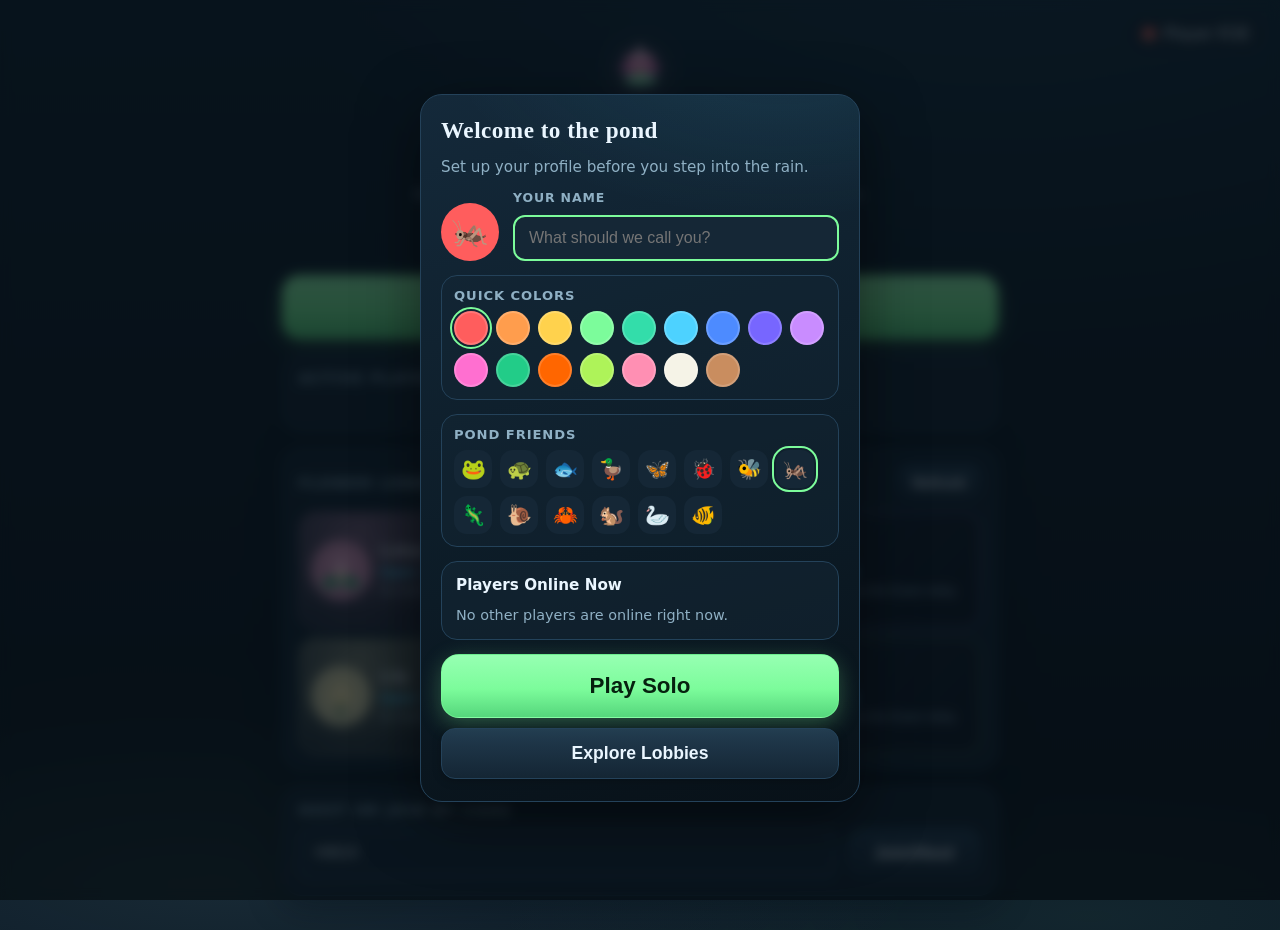
==== index.html @ ffbc7ef6 "Add new-user welcome modal, first-game tutorial, and fix music preview overlap - Welcome modal lets " ====
<!DOCTYPE html>
<html lang="en">
<head>
  <meta charset="utf-8" />
  <meta name="viewport" content="width=device-width, initial-scale=1, maximum-scale=1, user-scalable=no, viewport-fit=cover" />
  <meta name="theme-color" content="#0c1b26" />
  <title>SimpleRain</title>
  <link rel="manifest" href="manifest.webmanifest" />
  <link rel="icon" href="icons/lotus.svg" type="image/svg+xml" />
  <link rel="apple-touch-icon" href="icons/lotus.svg" />
  <link rel="stylesheet" href="css/style.css" />
</head>
<body>
  <div id="app">
    <section id="screen-loading" class="screen active">
      <div class="rain-layer" id="rain-layer" aria-hidden="true"></div>
      <div class="mist-layer" aria-hidden="true"></div>
      <svg class="title-lotus" viewBox="0 0 512 512" role="img" aria-label="Lotus flower">
        <path d="M256 86c38 52 52 103 42 154-6 31-21 61-42 90-21-29-36-59-42-90-10-51 4-102 42-154Z" fill="#f7c7df"/>
        <path d="M151 150c57 21 95 55 113 101 12 31 14 64 5 101-38-9-68-27-91-52-34-38-43-88-27-150Z" fill="#f19ac8"/>
        <path d="M361 150c16 62 7 112-27 150-23 25-53 43-91 52-9-37-7-70 5-101 18-46 56-80 113-101Z" fill="#f19ac8"/>
        <path d="M82 248c64-4 114 11 149 45 24 23 39 53 45 90-37 5-70 0-99-17-43-25-74-64-95-118Z" fill="#d96fb3"/>
        <path d="M430 248c-21 54-52 93-95 118-29 17-62 22-99 17 6-37 21-67 45-90 35-34 85-49 149-45Z" fill="#d96fb3"/>
        <path d="M121 379c43-44 90-64 141-59 51-5 98 15 141 59-43 31-92 47-147 47s-104-16-135-47Z" fill="#8ce8bc"/>
        <circle cx="256" cy="323" r="28" fill="#ffe5a8"/>
      </svg>
      <h1 class="title">Simple<span>Rain</span></h1>
      <p class="tagline">Rain on the water. A tile, a blossom, a quiet afternoon.</p>
      <p id="connection-status" class="status">Choose how to play.</p>
      <div id="home-lobby-controls" class="home-lobby-controls">
        <button id="btn-continue-game" class="btn btn-big hidden" type="button">Continue</button>
        <button id="btn-play-solo" class="btn btn-primary btn-big" type="button">Solo</button>
        <section class="home-section" aria-labelledby="active-players-title">
          <h2 id="active-players-title">Active Players</h2>
          <div id="home-active-players" class="online-player-list" aria-live="polite"></div>
        </section>
        <section class="home-section" aria-labelledby="flower-lobbies-title">
          <div class="home-section-header">
            <h2 id="flower-lobbies-title">Flower Lobbies</h2>
            <button id="btn-refresh-lobbies" class="btn btn-small" type="button">Refresh</button>
          </div>
          <div id="flower-lobby-list" class="flower-lobby-list" aria-live="polite"></div>
        </section>
        <section class="home-section" aria-labelledby="code-lobbies-title">
          <h2 id="code-lobbies-title">Host or Join by Code</h2>
          <div class="home-join-code">
            <input id="input-home-lobby-code" class="text-input" type="text" autocomplete="off" inputmode="text" maxlength="4" placeholder="Code" aria-label="Invite code" />
            <button id="btn-home-join-lobby" class="btn" type="button">Join/Host</button>
          </div>
        </section>
      </div>
      <button id="btn-home-profile" class="player-profile-btn home-profile-btn" aria-label="Edit profile" type="button"></button>
    </section>

    <section id="screen-play" class="screen">
      <div class="play-menu-bar" aria-label="SimpleRain controls">
        <button id="btn-leave-lobby-top" class="menu-icon-btn leave-top-btn" aria-label="Leave lobby" type="button">←</button>
        <ul id="player-list" class="player-list"></ul>
        <button id="btn-profile" class="player-profile-btn" aria-label="Edit profile" type="button"></button>
      </div>
      <canvas id="stage"></canvas>
    </section>
  </div>

  <div id="sheet-profile" class="sheet" aria-hidden="true">
    <div class="sheet-header">
      <h2>Settings</h2>
      <button id="btn-close-profile" class="close-btn" aria-label="Close" type="button">&#10005;</button>
    </div>
    <div class="profile-edit-card">
      <div class="profile-preview-main">
        <div id="preview-dot" class="preview-dot"></div>
      </div>
      <div class="field-group profile-name-field">
        <label for="input-name">Name</label>
        <input id="input-name" type="text" class="text-input" maxlength="20" autocomplete="off" />
      </div>
      <div class="field-group profile-compact-field">
        <label for="input-color">Color</label>
        <input id="input-color" class="profile-color-input" type="color" />
      </div>
      <div class="field-group profile-compact-field">
        <label for="input-icon">Icon</label>
        <input id="input-icon" type="text" class="text-input emoji-input" maxlength="8" autocomplete="off" inputmode="text" />
      </div>
    </div>
    <div class="profile-shortcuts">
      <h3>Quick Colors</h3>
      <div id="profile-color-shortcuts" class="shortcut-row"></div>
    </div>
    <div class="profile-shortcuts">
      <h3>Pond Friends</h3>
      <div id="profile-icon-shortcuts" class="shortcut-row"></div>
    </div>
    <div class="manage-group">
      <h3>Online Players</h3>
      <div id="sheet-online-players" class="online-player-list"></div>
    </div>
    <div class="manage-group">
      <h3>Game</h3>
      <div id="lobby-options-controls" class="lobby-controls">
        <div class="music-picker" id="music-picker">
          <button id="btn-music-picker" class="manage-btn music-picker-toggle" type="button" aria-expanded="false">Music</button>
          <div id="music-picker-menu" class="music-picker-menu" aria-label="Music tracks"></div>
        </div>
        <button id="btn-reset" class="manage-btn" type="button">Reset Game</button>
        <button id="btn-leave-lobby" class="manage-btn danger" type="button">Leave Lobby</button>
      </div>
    </div>
    <div class="manage-group">
      <h3>Lobby</h3>
      <div id="lobby-active-controls" class="lobby-controls">
        <div class="invite-panel" aria-label="Lobby invite">
          <div class="invite-code-row">
            <span>Invite Code</span>
            <strong id="invite-code">simple-rain</strong>
          </div>
          <div class="invite-qr-wrap">
            <img id="invite-qr" class="invite-qr" alt="Lobby invite QR code" />
          </div>
          <label class="invite-link-label" for="invite-link">Invite Link</label>
          <input id="invite-link" class="text-input invite-link-input" type="text" readonly />
          <div class="invite-actions">
            <button id="btn-copy-invite" class="manage-btn" type="button">Copy Link</button>
            <button id="btn-share-invite" class="manage-btn" type="button">Share via Text</button>
          </div>
        </div>
      </div>
    </div>
    <div class="manage-group app-update-group">
      <div class="version-row">
        <span id="menu-version" class="menu-version"></span>
        <button id="btn-refresh-cache" class="manage-btn" type="button">Refresh Cached PWA Files</button>
      </div>
    </div>
  </div>

  <div id="welcome-modal" class="modal-backdrop hidden" role="dialog" aria-modal="true" aria-labelledby="welcome-title">
    <div class="modal-card welcome-card">
      <h2 id="welcome-title">Welcome to the pond</h2>
      <p class="modal-subtitle">Set up your profile before you step into the rain.</p>
      <div class="welcome-identity">
        <div id="welcome-preview-dot" class="preview-dot" aria-hidden="true"></div>
        <div class="field-group welcome-name-field">
          <label for="input-welcome-name">Your name</label>
          <input id="input-welcome-name" type="text" class="text-input" maxlength="20" autocomplete="off" placeholder="What should we call you?" />
        </div>
      </div>
      <div class="profile-shortcuts">
        <h3>Quick Colors</h3>
        <div id="welcome-color-shortcuts" class="shortcut-row"></div>
      </div>
      <div class="profile-shortcuts">
        <h3>Pond Friends</h3>
        <div id="welcome-icon-shortcuts" class="shortcut-row"></div>
      </div>
      <div class="manage-group welcome-online-group">
        <h3>Players Online Now</h3>
        <div id="welcome-online-players" class="online-player-list"></div>
      </div>
      <div class="welcome-actions">
        <button id="btn-welcome-solo" class="btn btn-primary btn-big" type="button">Play Solo</button>
        <button id="btn-welcome-browse" class="btn" type="button">Explore Lobbies</button>
      </div>
    </div>
  </div>

  <div id="tutorial-overlay" class="modal-backdrop hidden" role="dialog" aria-modal="true" aria-labelledby="tutorial-title">
    <div class="modal-card tutorial-card">
      <h2 id="tutorial-title">How to play</h2>
      <p class="modal-subtitle">Rain tiles onto the lake and coax all eight blossoms to bloom.</p>
      <ul class="tutorial-list">
        <li><span class="tutorial-emoji">🁢</span><span><strong>Place tiles.</strong> Drag your tile onto a glowing space beside the lake. Edges must match their neighbors.</span></li>
        <li><span class="tutorial-emoji">🔄</span><span><strong>Rotate.</strong> Tap your hand tile (or press <kbd>R</kbd> / <kbd>Space</kbd>) to turn it.</span></li>
        <li><span class="tutorial-emoji">🎴</span><span><strong>Shuffle.</strong> Tap the deck (or press <kbd>D</kbd>) to swap your tile for another.</span></li>
        <li><span class="tutorial-emoji">🌸</span><span><strong>Bloom.</strong> Complete matching patterns to open blossoms. All eight blossoms win the round.</span></li>
        <li><span class="tutorial-emoji">💧</span><span><strong>Play in the pond.</strong> Tap the water for ripples, nudge lily pads, and say hi to the koi.</span></li>
      </ul>
      <button id="btn-tutorial-done" class="btn btn-primary" type="button">Let it rain</button>
    </div>
  </div>

  <script src="https://unpkg.com/peerjs@1.5.4/dist/peerjs.min.js"></script>
  <script src="js/peer-net.js?v=1.3.0"></script>
  <script src="js/games/simple-rain.js?v=1.3.0"></script>
  <script src="js/app.js?v=1.3.0"></script>
</body>
</html>
---- css/style.css ----
:root {
  --bg: #0c1b26;
  --bg-deep: #081118;
  --panel: #152736;
  --panel-glass: rgba(21, 39, 54, 0.72);
  --edge: #24425a;
  --accent: #7cfc9b;
  --accent2: #4dd2ff;
  --blossom: #f4a6cf;
  --text: #eaf6ff;
  --muted: #8fb0c4;
  --font-display: Georgia, "Times New Roman", serif;
}

.leave-top-btn {
  order: -2;
  background: rgba(255, 93, 93, 0.14);
  color: #ffd6d6;
  font-size: 1.25rem;
  font-weight: 900;
}

* { box-sizing: border-box; -webkit-tap-highlight-color: transparent; }

html, body {
  margin: 0;
  height: 100%;
  background: var(--bg);
  color: var(--text);
  font-family: system-ui, -apple-system, "Segoe UI", sans-serif;
  overscroll-behavior: none;
}

body {
  background:
    radial-gradient(1200px 720px at 78% -10%, rgba(77, 210, 255, 0.10), transparent 60%),
    radial-gradient(900px 600px at 12% 108%, rgba(124, 252, 155, 0.07), transparent 55%),
    linear-gradient(180deg, #0e2130 0%, var(--bg) 46%, var(--bg-deep) 100%);
  background-attachment: fixed;
}

#app {
  height: 100%;
  user-select: none;
  -webkit-user-select: none;
  -webkit-touch-callout: none;
}

input, textarea, select {
  user-select: text;
  -webkit-user-select: text;
  -webkit-touch-callout: default;
}

/* ===== Rain overlay (home screen ambience) ===== */
.rain-layer {
  position: fixed;
  inset: 0;
  z-index: 0;
  pointer-events: none;
  overflow: hidden;
}
.rain-layer i {
  position: absolute;
  top: -18vh;
  width: 1px;
  height: 11vh;
  background: linear-gradient(180deg, transparent, rgba(196, 233, 255, 0.38));
  animation: rain-fall linear infinite;
}
@keyframes rain-fall {
  to { transform: translate3d(-3vw, 130vh, 0); }
}
.mist-layer {
  position: fixed;
  left: -30%;
  right: -30%;
  bottom: -6%;
  height: 42vh;
  z-index: 0;
  pointer-events: none;
  background:
    radial-gradient(48% 68% at 30% 82%, rgba(170, 216, 238, 0.075), transparent 70%),
    radial-gradient(42% 60% at 72% 90%, rgba(140, 232, 188, 0.055), transparent 70%);
  animation: mist-drift 26s ease-in-out infinite alternate;
}
@keyframes mist-drift {
  from { transform: translateX(-3%); }
  to   { transform: translateX(3%); }
}

/* ===== Screens ===== */
.screen {
  display: none;
  flex-direction: column;
  align-items: center;
  justify-content: center;
  gap: 18px;
  min-height: 100%;
  padding: 24px;
  text-align: center;
}
.screen.active { display: flex; }

#screen-loading {
  justify-content: flex-start;
  overflow-y: auto;
}
#screen-loading > *:not(.rain-layer):not(.mist-layer):not(.home-profile-btn) { position: relative; z-index: 1; }
#screen-loading > .home-profile-btn { z-index: 2; }

.title {
  font-family: var(--font-display);
  font-size: 2.9rem;
  font-weight: 700;
  margin: 0;
  letter-spacing: 0.5px;
  background: linear-gradient(105deg, #d3fff4 8%, #b6ddff 42%, #e6c8ff 72%, #d3fff4 96%);
  background-size: 220% auto;
  -webkit-background-clip: text;
  background-clip: text;
  color: transparent;
  -webkit-text-fill-color: transparent;
  text-shadow: 0 0 34px rgba(140, 214, 255, 0.28);
  animation: title-shimmer 9s ease-in-out infinite;
}
.title span {
  background: linear-gradient(120deg, var(--accent) 20%, #b7ffde 55%, var(--accent) 85%);
  background-size: 220% auto;
  -webkit-background-clip: text;
  background-clip: text;
  color: transparent;
  -webkit-text-fill-color: transparent;
}
@keyframes title-shimmer {
  0%, 100% { background-position: 0% center; }
  50% { background-position: 100% center; }
}
.title-lotus {
  width: 62px;
  height: 62px;
  margin-top: max(10px, env(safe-area-inset-top));
  filter: drop-shadow(0 6px 18px rgba(244, 166, 207, 0.35));
  animation: lotus-bob 5.4s ease-in-out infinite;
}
@keyframes lotus-bob {
  0%, 100% { transform: translateY(0) rotate(-1.6deg); }
  50% { transform: translateY(-7px) rotate(1.6deg); }
}
.menu-version { color: var(--muted); font-size: 0.78rem; margin: 0; }
.tagline {
  color: var(--muted);
  margin: 0 0 12px;
  font-style: italic;
  letter-spacing: 0.02em;
}


/* ===== Buttons ===== */
.btn {
  font-size: 1.1rem;
  padding: 14px 26px;
  border: 1px solid var(--edge);
  border-radius: 14px;
  background: linear-gradient(180deg, rgba(38, 66, 88, 0.85), rgba(21, 39, 54, 0.92));
  color: var(--text);
  font-weight: 600;
  cursor: pointer;
  transition: transform 0.12s ease, box-shadow 0.2s ease, border-color 0.2s ease;
  box-shadow: 0 2px 10px rgba(0, 0, 0, 0.22);
}
.btn:hover { border-color: rgba(124, 252, 155, 0.4); box-shadow: 0 4px 18px rgba(77, 210, 255, 0.14); }
.btn:active { transform: scale(0.96); }
.btn:focus-visible { outline: 2px solid var(--accent2); outline-offset: 2px; }
.btn-primary {
  background: linear-gradient(180deg, #96ffb2, var(--accent) 55%, #55d67c);
  border-color: rgba(124, 252, 155, 0.6);
  color: #06210f;
  box-shadow: 0 6px 22px rgba(124, 252, 155, 0.28);
}
.btn-primary:hover { box-shadow: 0 8px 28px rgba(124, 252, 155, 0.4); }
.btn-danger { background: #ff5d5d; color: #fff; }
.btn-big { font-size: 1.4rem; padding: 18px 48px; border-radius: 18px; }
.btn-small { font-size: 0.82rem; padding: 8px 12px; border-radius: 10px; }


/* ===== Menu ===== */
.divider {
  display: flex;
  align-items: center;
  gap: 12px;
  width: 100%;
  max-width: 320px;
  color: var(--muted);
  font-size: 0.85rem;
}
.divider::before, .divider::after {
  content: "";
  flex: 1;
  height: 1px;
  background: var(--edge);
}

.join-row { display: flex; gap: 10px; }
.code-input {
  width: 130px;
  font-size: 1.6rem;
  text-align: center;
  letter-spacing: 6px;
  text-transform: uppercase;
  padding: 10px;
  border-radius: 12px;
  border: 2px solid var(--edge);
  background: var(--panel);
  color: var(--text);
  font-weight: 700;
}
.status { color: var(--accent2); min-height: 1.2em; margin: 4px 0 0; transition: opacity 0.3s ease; }

@media (prefers-reduced-motion: reduce) {
  .title, .title-lotus, .mist-layer, .rain-layer i { animation: none !important; }
  .flower-lobby-card, .flower-art, .btn { transition: none; }
}

.home-lobby-controls {
  width: min(100%, 720px);
  display: flex;
  flex-direction: column;
  gap: 14px;
  align-items: stretch;
  padding: 0 2px 10px;
}

.home-section {
  display: flex;
  flex-direction: column;
  gap: 10px;
  padding: 16px;
  border: 1px solid var(--edge);
  border-radius: 20px;
  background: var(--panel-glass);
  backdrop-filter: blur(10px);
  box-shadow: 0 10px 34px rgba(4, 12, 20, 0.35);
}

.home-section h2 {
  margin: 0;
  font-size: 0.86rem;
  text-align: left;
  color: var(--muted);
  text-transform: uppercase;
  letter-spacing: 0.12em;
  font-weight: 800;
}

.home-section-header {
  display: flex;
  align-items: center;
  justify-content: space-between;
  gap: 12px;
}

.flower-lobby-list {
  display: grid;
  grid-template-columns: repeat(2, minmax(0, 1fr));
  gap: 10px;
}

.flower-lobby-card {
  min-height: 116px;
  display: grid;
  grid-template-columns: auto 1fr;
  align-items: center;
  gap: 10px;
  padding: 12px;
  border: 1px solid color-mix(in srgb, var(--flower), transparent 45%);
  border-radius: 18px;
  background:
    radial-gradient(circle at 18% 18%, color-mix(in srgb, var(--flower), transparent 55%), transparent 42%),
    linear-gradient(135deg, rgba(21, 39, 54, 0.96), rgba(12, 20, 32, 0.92));
  color: var(--text);
  cursor: pointer;
  text-align: left;
  transition: transform 0.16s ease, box-shadow 0.2s ease, border-color 0.2s ease;
}

.flower-lobby-card:hover {
  transform: translateY(-2px);
  border-color: color-mix(in srgb, var(--flower), transparent 12%);
  box-shadow: 0 12px 30px color-mix(in srgb, var(--flower), transparent 78%);
}
.flower-lobby-card:hover .flower-art { transform: rotate(6deg) scale(1.06); }
.flower-lobby-card:active { transform: scale(0.98); }

.flower-art {
  width: 58px;
  height: 58px;
  display: inline-flex;
  align-items: center;
  justify-content: center;
  border-radius: 50%;
  background: color-mix(in srgb, var(--flower), transparent 18%);
  box-shadow: 0 0 0 5px color-mix(in srgb, var(--flower), transparent 82%);
  font-size: 2rem;
  transition: transform 0.22s ease;
}

.flower-svg {
  width: 48px;
  height: 48px;
  display: block;
}

.flower-svg .flower-stem {
  fill: none;
  stroke: #28794d;
  stroke-width: 3;
  stroke-linecap: round;
}

.flower-svg .flower-center { fill: #ffe28f; }
.lotus-svg .lotus-leaf { fill: #2fa86c; opacity: 0.9; }
.lotus-svg .lotus-petal { fill: #f6a7d2; stroke: #ffe2f1; stroke-width: 1.2; }
.lotus-svg .lotus-front { fill: #ffd1e8; }
.iris-svg .iris-standard { fill: #7d5cff; stroke: #e2d6ff; stroke-width: 1.2; }
.iris-svg .iris-fall { fill: #b18cff; stroke: #f3e7ff; stroke-width: 1.2; }
.lily-svg .lily-petal { fill: #fff6c8; stroke: #f0c96a; stroke-width: 1.2; }
.clover-svg .clover-leaf { fill: #32c878; stroke: #c5ffd9; stroke-width: 1.2; }
.anemone-svg .anemone-petal { fill: #8ed8ff; stroke: #e5f7ff; stroke-width: 1; opacity: 0.96; }
.anemone-svg .anemone-center { fill: #263a76; }
.poppy-svg .poppy-petal { fill: #ff7f5f; stroke: #ffd1c2; stroke-width: 1.2; }
.poppy-svg .poppy-center { fill: #5d3328; }
.aster-svg .aster-petal { fill: #d9a6ff; stroke: #f5e2ff; stroke-width: 0.9; }
.orchid-svg .orchid-petal { fill: #cf8cff; stroke: #f7dbff; stroke-width: 1.2; }
.orchid-svg .orchid-lip { fill: #fff4c2; stroke: #d477c9; stroke-width: 1.2; }

.flower-lobby-content {
  min-width: 0;
  display: flex;
  flex-direction: column;
  gap: 4px;
}

.flower-lobby-name {
  font-size: 1.05rem;
  font-weight: 900;
}

.flower-lobby-status {
  color: var(--accent2);
  font-size: 0.86rem;
  font-weight: 800;
}

.flower-lobby-meta {
  color: var(--muted);
  font-size: 0.75rem;
  line-height: 1.25;
}

.home-secondary-actions {
  display: flex;
  flex-direction: column;
  gap: 10px;
}

.home-join-code {
  display: grid;
  grid-template-columns: 1fr auto;
  gap: 10px;
}

.home-join-code input { text-transform: uppercase; }

.home-profile-btn {
  position: fixed;
  right: 16px;
  top: max(16px, env(safe-area-inset-top));
}

/* ===== Lobby ===== */
.code-big {
  font-size: 3rem;
  font-weight: 800;
  letter-spacing: 10px;
  color: var(--accent);
}
.qr {
  background: #fff;
  padding: 12px;
  border-radius: 14px;
  line-height: 0;
}
.join-url-label { color: var(--muted); font-size: 0.85rem; margin: 0; }
.join-url-label span { color: var(--accent2); }

.player-list {
  list-style: none;
  padding: 0;
  margin: 0;
  display: flex;
  flex-wrap: wrap;
  gap: 10px;
  justify-content: center;
}
.player-list li {
  display: flex;
  align-items: center;
  gap: 8px;
  background: var(--panel);
  padding: 8px 14px;
  border-radius: 20px;
}
.swatch {
  position: relative;
  width: 14px;
  height: 14px;
  border-radius: 50%;
  display: inline-flex;
  align-items: center;
  justify-content: center;
  color: #10202b;
  font-size: 0.72rem;
  font-weight: 900;
}

.host-crown {
  position: absolute;
  left: 50%;
  top: -9px;
  transform: translateX(-50%) rotate(-4deg);
  color: #ffd86b;
  font-size: 0.78rem;
  line-height: 1;
  text-shadow: 0 1px 2px rgba(0, 0, 0, 0.55);
  pointer-events: none;
}

/* ===== Play screen ===== */
#screen-play {
  padding: 0;
  justify-content: flex-start;
  position: relative;
  gap: 0;
  height: 100%;
  overflow: hidden;
}
#game-select > option {color:black;}
#stage {
    display: block;
    width: 100%;
    flex: 1;
    min-height: 0;
    touch-action: none;
    background: linear-gradient(180deg, #10283a, #173d4d 45%, #0d202d);
}

/* Play menu bar */
.play-menu-bar {
  width: 100%;
  min-height: 58px;
  padding: max(8px, env(safe-area-inset-top)) 10px 8px;
  display: flex;
  align-items: center;
  gap: 8px;
  overflow-x: auto;
  overflow-y: hidden;
  background: rgba(9, 22, 33, 0.88);
  backdrop-filter: blur(10px);
  border-bottom: 1px solid var(--edge);
  flex-shrink: 0;
}

.play-menu-bar .player-list {
  flex: 1 1 auto;
  justify-content: flex-end;
}

.session-pill {
  height: 42px;
  display: flex;
  align-items: center;
  padding: 0 12px;
  border-radius: 999px;
  background: var(--panel);
  color: var(--text);
  font-size: 0.9rem;
  font-weight: 700;
  white-space: nowrap;
}

.menu-icon-btn {
  position: relative;
  width: 42px;
  height: 42px;
  flex: 0 0 42px;
  border-radius: 50%;
  border: none;
  background: var(--panel);
  font-size: 1.15rem;
  cursor: pointer;
  display: flex;
  align-items: center;
  justify-content: center;
  color: var(--text);
}
.menu-icon-btn:active { transform: scale(0.92); }

.menu-settings-btn {
  order: 9;
  margin-left: auto;
}

.reset-btn {
  width: auto;
  min-width: 58px;
  border-radius: 999px;
  padding: 0 12px;
  font-size: 0.86rem;
  font-weight: 800;
}

.profile-menu-btn {
  width: 44px;
  height: 44px;
  flex: 0 0 44px;
  border: none;
  border-radius: 50%;
  padding: 0;
  background: transparent;
  cursor: pointer;
}

.profile-menu-btn:active { transform: scale(0.92); }

.player-profile-btn {
  flex: 0 0 auto;
  border: none;
  cursor: pointer;
  display: flex;
  align-items: center;
  gap: 8px;
  background: var(--panel);
  color: var(--text);
  padding: 8px 14px;
  border-radius: 20px;
  font: inherit;
}

.player-profile-btn:active { transform: scale(0.92); }

.menu-profile-dot {
  width: 44px;
  height: 44px;
  border-radius: 50%;
  display: inline-flex;
  align-items: center;
  justify-content: center;
  color: #10202b;
  font-size: 1.45rem;
  font-weight: 900;
  box-shadow: 0 0 0 2px rgba(255,255,255,0.18) inset;
}

.menu-icon-btn.active {
  background: var(--accent);
  color: #06210f;
}

.menu-icon-btn.recording {
  background: rgba(255, 93, 93, 0.88);
  animation: ptt-pulse 1s ease-in-out infinite;
}

.game-picker {
  height: 42px;
  display: flex;
  align-items: center;
  gap: 7px;
  padding: 0 10px;
  border-radius: 999px;
  background: var(--panel);
  color: var(--muted);
  font-size: 0.72rem;
  font-weight: 700;
  text-transform: uppercase;
  letter-spacing: 0.06em;
  flex: 0 0 auto;
}

.game-picker select {
  max-width: 112px;
  border: none;
  background: transparent;
  color: var(--text);
  font: inherit;
  font-size: 0.86rem;
  text-transform: none;
  letter-spacing: 0;
  outline: none;
}

.draw-dock {
  position: absolute;
  left: 16px;
  bottom: max(20px, env(safe-area-inset-bottom));
  z-index: 30;
  display: flex;
  align-items: center;
  gap: 8px;
}

.draw-main-btn {
  width: 48px;
  height: 48px;
  flex: 0 0 48px;
  border-radius: 50%;
  border: none;
  background: rgba(21, 39, 54, 0.9);
  color: var(--text);
  font-size: 1.3rem;
  cursor: pointer;
  display: flex;
  align-items: center;
  justify-content: center;
  backdrop-filter: blur(6px);
}

.draw-main-btn.active {
  background: var(--accent);
  color: #06210f;
}

.draw-main-btn:active { transform: scale(0.92); }

.draw-toolbar {
  display: flex;
  flex-direction: row;
  flex-wrap: wrap;
  align-items: center;
  gap: 8px;
  padding: 6px;
  border-radius: 24px;
  background: rgba(21, 39, 54, 0.9);
  backdrop-filter: blur(6px);
  box-shadow: 0 10px 24px rgba(0, 0, 0, 0.35);
  max-width: calc(100vw - 80px);
}

.draw-tool-btn {
  width: 36px;
  height: 36px;
  border-radius: 50%;
  border: none;
  background: transparent;
  color: var(--text);
  font-size: 1.05rem;
  cursor: pointer;
}

.draw-size-control {
  height: 36px;
  display: flex;
  align-items: center;
  gap: 6px;
  padding: 0 8px;
  border-radius: 18px;
  background: rgba(255, 255, 255, 0.08);
  color: var(--muted);
  font-size: 0.7rem;
  font-weight: 700;
  text-transform: uppercase;
  letter-spacing: 0.05em;
}

.draw-size-control input {
  width: 72px;
  accent-color: var(--accent);
}

.draw-tool-btn.active {
  background: var(--accent);
  color: #06210f;
}

.draw-clear-btn {
  background: rgba(255, 93, 93, 0.18);
}

.draw-color-input {
  width: 36px;
  height: 36px;
  padding: 0;
  border: 2px solid rgba(255, 255, 255, 0.5);
  border-radius: 50%;
  background: transparent;
  cursor: pointer;
}

.video-tray {
  position: fixed;
  z-index: 19;
  top: calc(66px + env(safe-area-inset-top));
  right: 16px;
  display: flex;
  flex-direction: column;
  gap: 10px;
  max-width: min(42vw, 180px);
  pointer-events: none;
}

.video-tile {
  position: relative;
  overflow: hidden;
  border: 2px solid rgba(124, 252, 155, 0.8);
  border-radius: 14px;
  background: #05050a;
  box-shadow: 0 8px 24px rgba(0, 0, 0, 0.35);
}

.video-tile video {
  display: block;
  width: 100%;
  aspect-ratio: 4 / 3;
  object-fit: cover;
}

.video-label {
  position: absolute;
  left: 6px;
  right: 6px;
  bottom: 6px;
  display: flex;
  align-items: center;
  justify-content: space-between;
  gap: 6px;
  font-size: 0.68rem;
  font-weight: 700;
  text-shadow: 0 1px 4px rgba(0, 0, 0, 0.8);
}

.live-pill {
  padding: 2px 5px;
  border-radius: 999px;
  background: #ff5d5d;
  color: #fff;
  font-size: 0.58rem;
  letter-spacing: 0.04em;
}

.badge {
  position: absolute;
  top: -3px;
  right: -3px;
  min-width: 18px;
  height: 18px;
  border-radius: 9px;
  background: #ff5d5d;
  color: #fff;
  font-size: 0.62rem;
  font-weight: 700;
  display: flex;
  align-items: center;
  justify-content: center;
  padding: 0 4px;
  pointer-events: none;
}
.hidden { display: none !important; }

/* ===== Profile sheet (slides in from right) ===== */
.sheet {
  position: fixed;
  inset: 0;
  z-index: 100;
  background:
    radial-gradient(900px 540px at 85% -6%, rgba(77, 210, 255, 0.08), transparent 60%),
    linear-gradient(180deg, #0e2130, var(--bg) 50%, var(--bg-deep));
  overflow-y: auto;
  padding: max(18px, env(safe-area-inset-top)) 16px max(22px, env(safe-area-inset-bottom));
  display: flex;
  flex-direction: column;
  gap: 14px;
  transform: translateX(100%);
  transition: transform 0.26s cubic-bezier(0.4, 0, 0.2, 1);
  pointer-events: none;
}
.sheet.open {
  transform: translateX(0);
  pointer-events: auto;
}

/* ===== Modal (welcome + tutorial) ===== */
.modal-backdrop {
  position: fixed;
  inset: 0;
  z-index: 140;
  display: flex;
  align-items: center;
  justify-content: center;
  padding: max(18px, env(safe-area-inset-top)) 16px max(22px, env(safe-area-inset-bottom));
  background: rgba(6, 14, 21, 0.72);
  backdrop-filter: blur(6px);
  overflow-y: auto;
}

.modal-card {
  width: min(440px, 100%);
  max-height: 100%;
  overflow-y: auto;
  display: flex;
  flex-direction: column;
  gap: 14px;
  padding: 22px 20px;
  border: 1px solid var(--edge);
  border-radius: 22px;
  background:
    radial-gradient(560px 300px at 82% -8%, rgba(77, 210, 255, 0.10), transparent 60%),
    linear-gradient(165deg, #14293a, var(--bg) 62%, var(--bg-deep));
  box-shadow: 0 18px 60px rgba(0, 0, 0, 0.5);
  text-align: left;
}

.modal-card h2 {
  margin: 0;
  font-size: 1.45rem;
  font-family: var(--font-display);
  letter-spacing: 0.02em;
}

.modal-subtitle {
  margin: 0;
  color: var(--muted);
  font-size: 0.95rem;
}

.welcome-identity {
  display: flex;
  align-items: flex-end;
  gap: 14px;
}

.welcome-name-field { flex: 1; min-width: 0; }

.welcome-online-group {
  max-height: 180px;
  overflow-y: auto;
}

.welcome-actions {
  display: flex;
  flex-direction: column;
  gap: 10px;
}

.welcome-actions .btn { width: 100%; }

.tutorial-list {
  list-style: none;
  margin: 0;
  padding: 0;
  display: flex;
  flex-direction: column;
  gap: 12px;
}

.tutorial-list li {
  display: flex;
  align-items: flex-start;
  gap: 12px;
  font-size: 0.95rem;
  line-height: 1.45;
}

.tutorial-emoji {
  font-size: 1.35rem;
  flex-shrink: 0;
  width: 32px;
  text-align: center;
}

.tutorial-list kbd {
  padding: 1px 6px;
  border: 1px solid var(--edge);
  border-radius: 6px;
  background: var(--panel);
  font-size: 0.82em;
}


.sheet-header {
  display: flex;
  align-items: center;
  justify-content: space-between;
}
.sheet-header h2 { margin: 0; font-size: 1.35rem; font-family: var(--font-display); letter-spacing: 0.02em; }

.profile-edit-card {
  display: grid;
  grid-template-columns: auto minmax(0, 1fr) auto auto;
  align-items: end;
  gap: 10px;
  padding: 12px;
  border: 1px solid var(--edge);
  border-radius: 18px;
  background: linear-gradient(135deg, rgba(21, 39, 54, 0.86), rgba(12, 20, 32, 0.72));
}

.app-update-group {
  padding: 14px;
  border: 1px solid var(--edge);
  border-radius: 16px;
  background: rgba(21, 39, 54, 0.55);
}

.version-row {
  display: flex;
  align-items: center;
  justify-content: space-between;
  gap: 12px;
  flex-wrap: wrap;
}

.version-row .menu-version {
  font-weight: 800;
}

.version-row .manage-btn {
  flex: 1 1 210px;
}

.btn-small {
  padding: 10px 14px;
  border-radius: 12px;
  font-size: 0.9rem;
}

.close-btn {
  width: 36px;
  height: 36px;
  border-radius: 50%;
  border: none;
  background: var(--panel);
  color: var(--text);
  font-size: 1rem;
  cursor: pointer;
  display: flex;
  align-items: center;
  justify-content: center;
}

.profile-preview-row {
  display: flex;
  align-items: center;
  justify-content: space-between;
  gap: 16px;
}
.profile-preview-main {
  display: flex;
  align-items: center;
  gap: 16px;
  min-width: 0;
}
.preview-dot {
  width: 58px;
  height: 58px;
  border-radius: 50%;
  display: flex;
  align-items: center;
  justify-content: center;
  color: #10202b;
  font-size: 1.9rem;
  font-weight: 900;
  flex-shrink: 0;
}
.preview-name {
  font-size: 1.1rem;
  font-weight: 600;
}

.profile-name-field { min-width: 0; }
.profile-compact-field { align-items: center; }

.profile-shortcuts {
  display: flex;
  flex-direction: column;
  gap: 8px;
  padding: 12px;
  border: 1px solid var(--edge);
  border-radius: 16px;
  background: rgba(21, 39, 54, 0.42);
}

.profile-shortcuts h3 {
  margin: 0;
  font-size: 0.82rem;
  color: var(--muted);
  text-transform: uppercase;
  letter-spacing: 0.07em;
}

.shortcut-row {
  display: flex;
  flex-wrap: wrap;
  gap: 8px;
}

.color-shortcut,
.icon-shortcut {
  border: none;
  cursor: pointer;
  touch-action: manipulation;
}

.color-shortcut {
  width: 34px;
  height: 34px;
  border-radius: 50%;
  box-shadow: 0 0 0 2px rgba(255, 255, 255, 0.16) inset;
}

.icon-shortcut {
  min-width: 38px;
  height: 38px;
  border-radius: 13px;
  background: var(--panel);
  color: var(--text);
  font-size: 1.25rem;
}

.color-shortcut.selected,
.icon-shortcut.selected {
  outline: 2px solid var(--accent);
  outline-offset: 2px;
}

.field-group {
  display: flex;
  flex-direction: column;
  gap: 10px;
}
.field-group label {
  color: var(--muted);
  font-size: 0.78rem;
  font-weight: 700;
  text-transform: uppercase;
  letter-spacing: 0.07em;
}
.text-input {
  width: 100%;
  padding: 12px 14px;
  border-radius: 12px;
  border: 2px solid var(--edge);
  background: var(--panel);
  color: var(--text);
  font-size: 1rem;
}
.text-input:focus { outline: none; border-color: var(--accent); }

.profile-color-input {
  width: 72px;
  height: 48px;
  padding: 2px;
  border-radius: 12px;
  border: 2px solid var(--edge);
  background: var(--panel);
  cursor: pointer;
}

.emoji-input {
  width: 86px;
  text-align: center;
  font-size: 1.8rem;
}

.manage-group {
  display: flex;
  flex-direction: column;
  gap: 10px;
  padding: 14px;
  border: 1px solid var(--edge);
  border-radius: 16px;
  background: rgba(21, 39, 54, 0.55);
}

.manage-group h3 {
  margin: 0 0 2px;
  font-size: 0.95rem;
}

.online-player-list {
  display: flex;
  flex-direction: column;
  gap: 8px;
}

.online-player-row {
  display: grid;
  grid-template-columns: auto 1fr;
  align-items: center;
  gap: 10px;
  padding: 8px;
  border-radius: 12px;
  background: rgba(8, 20, 30, 0.28);
}

.online-player-actions {
  grid-column: 1 / -1;
  display: grid;
  grid-template-columns: 1fr 1fr;
  gap: 8px;
}

.online-player-avatar {
  width: 34px;
  height: 34px;
  display: inline-flex;
  align-items: center;
  justify-content: center;
  border-radius: 50%;
  color: #10202b;
  font-size: 1.1rem;
  font-weight: 900;
}

.online-player-main {
  min-width: 0;
  display: flex;
  flex-direction: column;
  gap: 2px;
}

.online-player-name {
  overflow: hidden;
  text-overflow: ellipsis;
  white-space: nowrap;
  font-weight: 800;
}

.online-player-status {
  color: var(--muted);
  font-size: 0.78rem;
}

.online-invite-btn {
  min-height: 34px;
  padding: 0 10px;
  border: none;
  border-radius: 10px;
  background: var(--accent);
  color: #06210f;
  font-size: 0.82rem;
  font-weight: 900;
  cursor: pointer;
}

.online-join-btn {
  min-height: 34px;
  padding: 0 10px;
  border: none;
  border-radius: 10px;
  background: var(--panel);
  color: var(--text);
  font-size: 0.82rem;
  font-weight: 900;
  cursor: pointer;
}

.online-join-btn:disabled {
  opacity: 0.45;
  cursor: default;
}

.lobby-controls {
  display: flex;
  flex-direction: column;
  gap: 10px;
}

.lobby-controls h3 {
  margin: 4px 0 0;
  font-size: 0.86rem;
  color: var(--muted);
  text-transform: uppercase;
  letter-spacing: 0.07em;
}

.lobby-controls.hidden { display: none; }

.lobby-left-message {
  margin: 0;
  color: var(--muted);
  font-size: 0.9rem;
  line-height: 1.35;
}

.lobby-code-group {
  gap: 8px;
}

.invite-panel {
  display: flex;
  flex-direction: column;
  gap: 10px;
  padding: 12px;
  border-radius: 14px;
  background: rgba(8, 20, 30, 0.38);
}

.invite-code-row {
  display: flex;
  align-items: center;
  justify-content: space-between;
  gap: 12px;
  color: var(--muted);
  font-size: 0.82rem;
  font-weight: 700;
  text-transform: uppercase;
  letter-spacing: 0.05em;
}

.invite-code-row strong {
  color: var(--accent);
  font-size: 1rem;
  letter-spacing: 0.02em;
  text-transform: none;
}

.invite-qr-wrap {
  display: flex;
  justify-content: center;
}

.invite-qr {
  width: 148px;
  height: 148px;
  padding: 10px;
  border-radius: 14px;
  background: #fff;
}

.invite-link-label {
  color: var(--muted);
  font-size: 0.78rem;
  font-weight: 700;
  text-transform: uppercase;
  letter-spacing: 0.07em;
}

.invite-link-input {
  font-size: 0.84rem;
}

.invite-actions {
  display: grid;
  grid-template-columns: 1fr 1fr;
  gap: 10px;
}

.manage-btn {
  width: 100%;
  min-height: 44px;
  border: none;
  border-radius: 12px;
  background: var(--panel);
  color: var(--text);
  font-size: 0.95rem;
  font-weight: 800;
  cursor: pointer;
  touch-action: manipulation;
}

.manage-btn:active { transform: scale(0.98); }
.manage-btn.muted { opacity: 0.72; }
.manage-btn.danger { color: #ffd6d6; }

.music-picker {
  position: relative;
  width: 100%;
}

.music-picker-toggle {
  text-align: left;
  padding: 0 40px 0 14px;
}

.music-picker-toggle::after {
  content: "▾";
  position: absolute;
  right: 14px;
}

.music-picker-menu {
  display: none;
  flex-direction: column;
  gap: 8px;
  width: 100%;
  margin-top: 8px;
  padding: 10px;
  border: 1px solid var(--edge);
  border-radius: 14px;
  background: rgba(8, 20, 30, 0.56);
}

.music-picker.open .music-picker-menu { display: flex; }

.music-track-row {
  display: grid;
  grid-template-columns: 1fr auto;
  gap: 8px;
  align-items: center;
  padding: 8px;
  border-radius: 12px;
  background: rgba(21, 39, 54, 0.74);
}

.music-track-choice {
  display: flex;
  align-items: center;
  gap: 10px;
  min-width: 0;
  cursor: pointer;
}

.music-track-choice input {
  width: 18px;
  height: 18px;
  accent-color: var(--accent);
  flex: 0 0 auto;
}

.music-track-choice span {
  display: flex;
  flex-direction: column;
  gap: 2px;
  min-width: 0;
}

.music-track-choice strong {
  color: var(--text);
  font-size: 0.9rem;
}

.music-track-choice small, .music-empty {
  color: var(--muted);
  font-size: 0.78rem;
}

.music-sample-btn {
  min-height: 34px;
  border: none;
  border-radius: 10px;
  padding: 0 10px;
  background: #26364a;
  color: var(--text);
  font-size: 0.78rem;
  font-weight: 800;
  cursor: pointer;
}

.music-sample-btn:active { transform: scale(0.96); }

.swatch-grid {
  display: flex;
  gap: 10px;
  flex-wrap: wrap;
}
.swatch-opt {
  width: 40px;
  height: 40px;
  border-radius: 50%;
  border: 3px solid transparent;
  cursor: pointer;
  transition: border-color 0.12s, transform 0.08s;
}
.swatch-opt:active { transform: scale(0.9); }
.swatch-opt.selected { border-color: #fff; box-shadow: 0 0 0 2px rgba(255,255,255,0.3); }

.icon-grid {
  display: grid;
  grid-template-columns: repeat(6, 1fr);
  gap: 8px;
}
.icon-opt {
  color: var(--text);
  font-size: 1.55rem;
  font-weight: 800;
  height: 50px;
  border-radius: 12px;
  border: 2px solid transparent;
  background: var(--panel);
  cursor: pointer;
  display: flex;
  align-items: center;
  justify-content: center;
  transition: border-color 0.12s, transform 0.08s;
}
.icon-opt:active { transform: scale(0.9); }
.icon-opt.selected { border-color: var(--accent); }

/* ===== Chat panel (slides up from bottom) ===== */
.chat-panel {
  position: fixed;
  bottom: 0;
  left: 0;
  right: 0;
  z-index: 50;
  height: 56vh;
  background: var(--bg);
  border-top: 1px solid var(--edge);
  border-radius: 20px 20px 0 0;
  display: flex;
  flex-direction: column;
  transform: translateY(100%);
  transition: transform 0.28s cubic-bezier(0.4, 0, 0.2, 1);
  pointer-events: none;
}
.chat-panel.open {
  transform: translateY(0);
  pointer-events: auto;
}

.chat-header {
  display: flex;
  align-items: center;
  justify-content: space-between;
  padding: 14px 16px 10px;
  border-bottom: 1px solid var(--edge);
  flex-shrink: 0;
  font-weight: 600;
}

.chat-log {
  flex: 1;
  overflow-y: auto;
  padding: 12px 14px;
  display: flex;
  flex-direction: column;
  gap: 10px;
}

/* Individual messages */
.chat-msg {
  display: flex;
  align-items: flex-end;
  gap: 8px;
}
.chat-msg.mine { flex-direction: row-reverse; }
.chat-msg.sys {
  justify-content: center;
  font-size: 0.76rem;
  color: var(--muted);
  font-style: italic;
}

.msg-avatar {
  width: 32px;
  height: 32px;
  border-radius: 50%;
  display: flex;
  align-items: center;
  justify-content: center;
  font-size: 1rem;
  flex-shrink: 0;
}
.msg-body { max-width: 74%; }
.msg-name {
  font-size: 0.7rem;
  font-weight: 600;
  margin-bottom: 3px;
  padding: 0 4px;
  opacity: 0.85;
}
.chat-msg.mine .msg-name { text-align: right; }
.msg-bubble {
  background: var(--panel);
  padding: 8px 12px;
  border-radius: 4px 14px 14px 14px;
  font-size: 0.9rem;
  line-height: 1.45;
  word-break: break-word;
}
.chat-msg.mine .msg-bubble {
  border-radius: 14px 4px 14px 14px;
  background: var(--accent);
  color: #06210f;
}

.chat-input-row {
  display: flex;
  gap: 8px;
  padding: 10px 12px 8px;
  border-top: 1px solid var(--edge);
  flex-shrink: 0;
}

.ptt-row {
  padding: 0 12px;
  padding-bottom: max(12px, env(safe-area-inset-bottom));
  flex-shrink: 0;
}
.ptt-btn {
  width: 100%;
  padding: 13px 16px;
  border-radius: 24px;
  border: 2px solid var(--edge);
  background: var(--panel);
  color: var(--text);
  font-size: 0.95rem;
  font-weight: 600;
  cursor: pointer;
  display: flex;
  align-items: center;
  justify-content: center;
  gap: 8px;
  user-select: none;
  -webkit-user-select: none;
  touch-action: none;
  transition: border-color 0.15s, background 0.15s;
}
.ptt-btn.recording {
  border-color: #ff5d5d;
  background: rgba(255, 93, 93, 0.12);
  animation: ptt-pulse 1s ease-in-out infinite;
}
@keyframes ptt-pulse {
  0%, 100% { box-shadow: 0 0 0 0 rgba(255, 93, 93, 0.35); }
  50%       { box-shadow: 0 0 0 10px rgba(255, 93, 93, 0); }
}

/* Voice message bubble */
.voice-bubble {
  display: flex;
  align-items: center;
  gap: 10px;
  min-width: 130px;
}
.voice-icon { font-size: 1rem; }
.voice-dur {
  font-size: 0.82rem;
  font-variant-numeric: tabular-nums;
  opacity: 0.85;
  flex: 1;
}
.play-btn {
  width: 30px;
  height: 30px;
  border-radius: 50%;
  border: none;
  background: rgba(255, 255, 255, 0.18);
  color: inherit;
  font-size: 0.85rem;
  cursor: pointer;
  display: flex;
  align-items: center;
  justify-content: center;
  flex-shrink: 0;
  transition: background 0.1s;
}
.play-btn:active { background: rgba(255, 255, 255, 0.32); }
.play-btn.expired { opacity: 0.38; cursor: default; }
.chat-text-input {
  flex: 1;
  padding: 10px 14px;
  border-radius: 20px;
  border: none;
  background: var(--panel);
  color: var(--text);
  font-size: 0.95rem;
}
.chat-text-input:focus { outline: none; }
.send-btn {
  width: 44px;
  height: 44px;
  border-radius: 50%;
  padding: 0;
  font-size: 1.2rem;
  flex-shrink: 0;
}

@media (max-width: 560px) {
  .flower-lobby-list { grid-template-columns: 1fr; }
  .screen { padding: 18px; }
  .profile-edit-card {
    grid-template-columns: auto 1fr auto;
    align-items: end;
  }
  .profile-name-field { grid-column: 2 / -1; }
  .profile-compact-field { align-items: stretch; }
  .profile-color-input { width: 52px; }
  .emoji-input { width: 58px; }
}
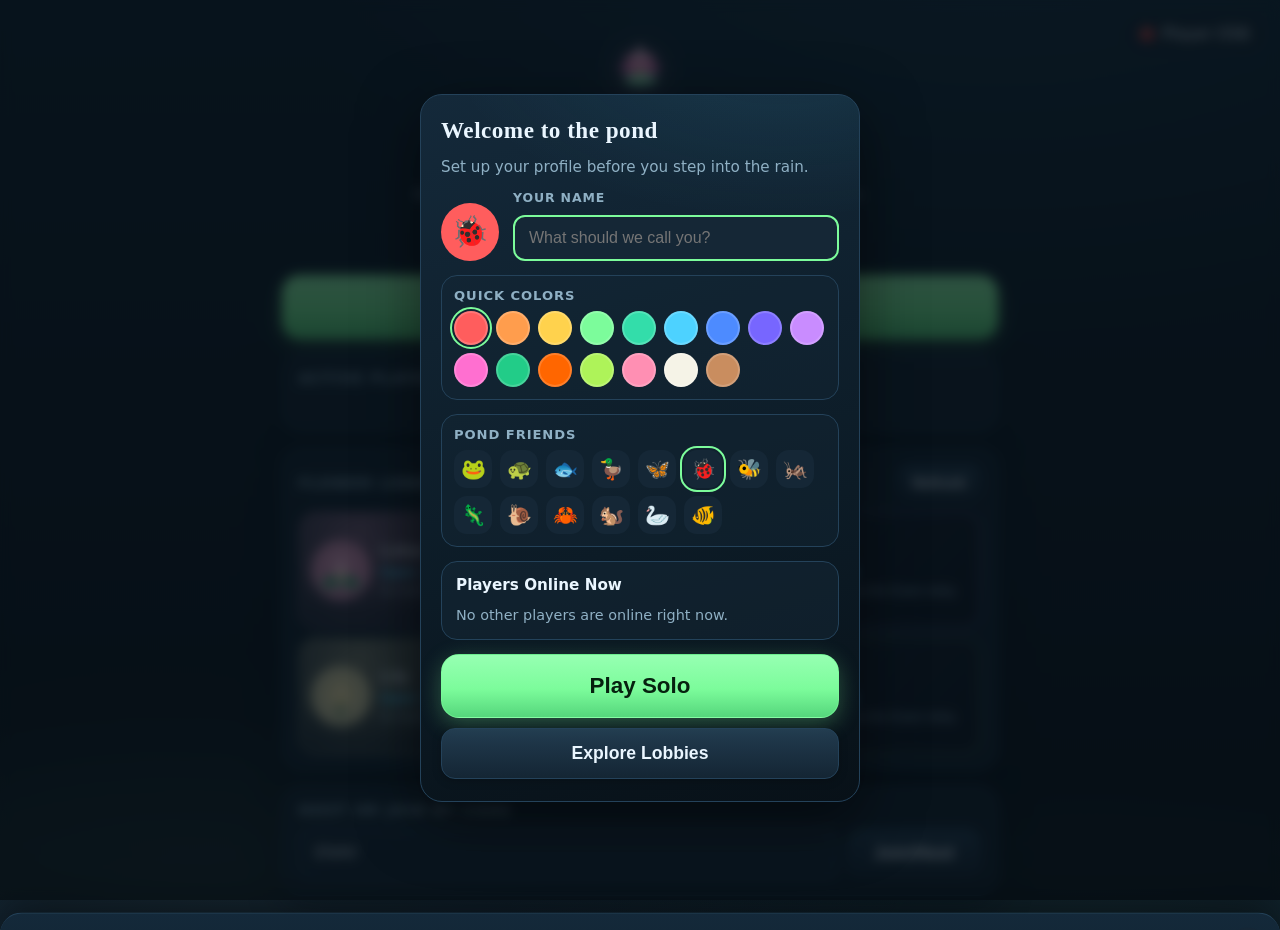
==== commit 204ff283: "added text and voice chat" ====
--- a/index.html
+++ b/index.html
@@ -55,10 +55,13 @@
     <section id="screen-play" class="screen">
       <div class="play-menu-bar" aria-label="SimpleRain controls">
         <button id="btn-leave-lobby-top" class="menu-icon-btn leave-top-btn" aria-label="Leave lobby" type="button">←</button>
+        <button id="btn-voice" class="menu-icon-btn voice-btn hidden" aria-label="Join voice chat" aria-pressed="false" type="button">🎙️</button>
+        <button id="btn-chat" class="menu-icon-btn chat-btn hidden" aria-label="Open chat" type="button">💬<span id="chat-unread" class="chat-unread hidden"></span></button>
         <ul id="player-list" class="player-list"></ul>
         <button id="btn-profile" class="player-profile-btn" aria-label="Edit profile" type="button"></button>
       </div>
       <canvas id="stage"></canvas>
+      <div id="chat-toasts" class="chat-toasts" aria-live="polite"></div>
     </section>
   </div>
 
@@ -134,6 +137,20 @@
       </div>
     </div>
   </div>
+
+  <div id="chat-drawer" class="chat-drawer" aria-hidden="true">
+    <div class="chat-drawer-header">
+      <h2>Lobby Chat</h2>
+      <button id="btn-close-chat" class="close-btn" aria-label="Close chat" type="button">&#10005;</button>
+    </div>
+    <div id="chat-log" class="chat-log" aria-live="polite"></div>
+    <form id="chat-form" class="chat-form" autocomplete="off">
+      <input id="input-chat" class="text-input chat-input" type="text" maxlength="280" placeholder="Say something kind..." aria-label="Chat message" />
+      <button class="btn btn-small chat-send-btn" type="submit">Send</button>
+    </form>
+  </div>
+
+  <div id="voice-audio-sink" class="voice-audio-sink" aria-hidden="true"></div>
 
   <div id="welcome-modal" class="modal-backdrop hidden" role="dialog" aria-modal="true" aria-labelledby="welcome-title">
     <div class="modal-card welcome-card">
@@ -181,8 +198,8 @@
   </div>
 
   <script src="https://unpkg.com/peerjs@1.5.4/dist/peerjs.min.js"></script>
-  <script src="js/peer-net.js?v=1.3.0"></script>
-  <script src="js/games/simple-rain.js?v=1.3.0"></script>
-  <script src="js/app.js?v=1.3.0"></script>
+  <script src="js/peer-net.js?v=1.4.0"></script>
+  <script src="js/games/simple-rain.js?v=1.4.0"></script>
+  <script src="js/app.js?v=1.4.0"></script>
 </body>
 </html>
--- a/css/style.css
+++ b/css/style.css
@@ -476,6 +476,156 @@
   justify-content: flex-end;
 }
 
+/* ===== Voice + chat controls ===== */
+.voice-btn.voice-on {
+  background: rgba(124, 252, 155, 0.22);
+  box-shadow: 0 0 0 2px rgba(124, 252, 155, 0.55);
+}
+.voice-btn.voice-pending {
+  opacity: 0.6;
+}
+
+.chat-btn { position: relative; }
+.chat-unread {
+  position: absolute;
+  top: -2px;
+  right: -2px;
+  min-width: 17px;
+  height: 17px;
+  padding: 0 4px;
+  border-radius: 999px;
+  background: #ff5d5d;
+  color: #fff;
+  font-size: 0.66rem;
+  font-weight: 800;
+  line-height: 17px;
+  text-align: center;
+  pointer-events: none;
+}
+
+.swatch.speaking::after {
+  content: "";
+  position: absolute;
+  inset: -4px;
+  border-radius: 50%;
+  border: 2px solid var(--accent);
+  animation: speaking-pulse 1.1s ease-out infinite;
+  pointer-events: none;
+}
+@keyframes speaking-pulse {
+  0% { transform: scale(0.9); opacity: 0.95; }
+  70% { transform: scale(1.25); opacity: 0.25; }
+  100% { transform: scale(1.35); opacity: 0; }
+}
+
+/* ===== Chat toasts ===== */
+.chat-toasts {
+  position: absolute;
+  left: 10px;
+  bottom: max(120px, 18vh);
+  z-index: 40;
+  display: flex;
+  flex-direction: column;
+  align-items: flex-start;
+  gap: 8px;
+  max-width: min(78vw, 340px);
+  pointer-events: none;
+}
+.chat-toast {
+  display: flex;
+  align-items: flex-start;
+  gap: 8px;
+  padding: 8px 12px;
+  border-radius: 14px;
+  border: 1px solid var(--edge);
+  background: rgba(9, 22, 33, 0.92);
+  backdrop-filter: blur(8px);
+  box-shadow: 0 6px 20px rgba(0, 0, 0, 0.35);
+  font-size: 0.88rem;
+  line-height: 1.35;
+  text-align: left;
+  animation: chat-toast-in 0.22s ease-out;
+  overflow-wrap: anywhere;
+}
+.chat-toast.fading { opacity: 0; transform: translateY(-6px); transition: opacity 0.5s ease, transform 0.5s ease; }
+.chat-toast .swatch { flex-shrink: 0; margin-top: 2px; }
+.chat-toast-name { font-weight: 800; margin-right: 6px; }
+@keyframes chat-toast-in {
+  from { opacity: 0; transform: translateY(10px); }
+  to { opacity: 1; transform: translateY(0); }
+}
+
+/* ===== Chat drawer ===== */
+.chat-drawer {
+  position: fixed;
+  left: 0;
+  right: 0;
+  bottom: 0;
+  z-index: 130;
+  display: flex;
+  flex-direction: column;
+  max-height: min(62vh, 480px);
+  padding: 14px 14px max(14px, env(safe-area-inset-bottom));
+  border-top: 1px solid var(--edge);
+  border-radius: 22px 22px 0 0;
+  background: linear-gradient(180deg, #14293a, var(--bg) 70%);
+  box-shadow: 0 -14px 44px rgba(0, 0, 0, 0.45);
+  transform: translateY(105%);
+  transition: transform 0.28s ease;
+  pointer-events: none;
+}
+.chat-drawer.open {
+  transform: translateY(0);
+  pointer-events: auto;
+}
+.chat-drawer-header {
+  display: flex;
+  align-items: center;
+  justify-content: space-between;
+  margin-bottom: 8px;
+}
+.chat-drawer-header h2 {
+  margin: 0;
+  font-size: 1.1rem;
+  font-family: var(--font-display);
+}
+.chat-log {
+  flex: 1;
+  min-height: 120px;
+  overflow-y: auto;
+  display: flex;
+  flex-direction: column;
+  gap: 8px;
+  padding: 4px 2px;
+  text-align: left;
+}
+.chat-line {
+  display: flex;
+  align-items: flex-start;
+  gap: 8px;
+  font-size: 0.9rem;
+  line-height: 1.4;
+  overflow-wrap: anywhere;
+}
+.chat-line .swatch { flex-shrink: 0; margin-top: 3px; }
+.chat-line-name { font-weight: 800; margin-right: 6px; }
+.chat-line-time { color: var(--muted); font-size: 0.72rem; margin-left: 6px; }
+.chat-empty { color: var(--muted); font-size: 0.88rem; margin: auto; }
+.chat-form {
+  display: flex;
+  gap: 8px;
+  margin-top: 10px;
+}
+.chat-input { flex: 1; min-width: 0; }
+
+.voice-audio-sink {
+  position: fixed;
+  width: 0;
+  height: 0;
+  overflow: hidden;
+  pointer-events: none;
+}
+
 .session-pill {
   height: 42px;
   display: flex;
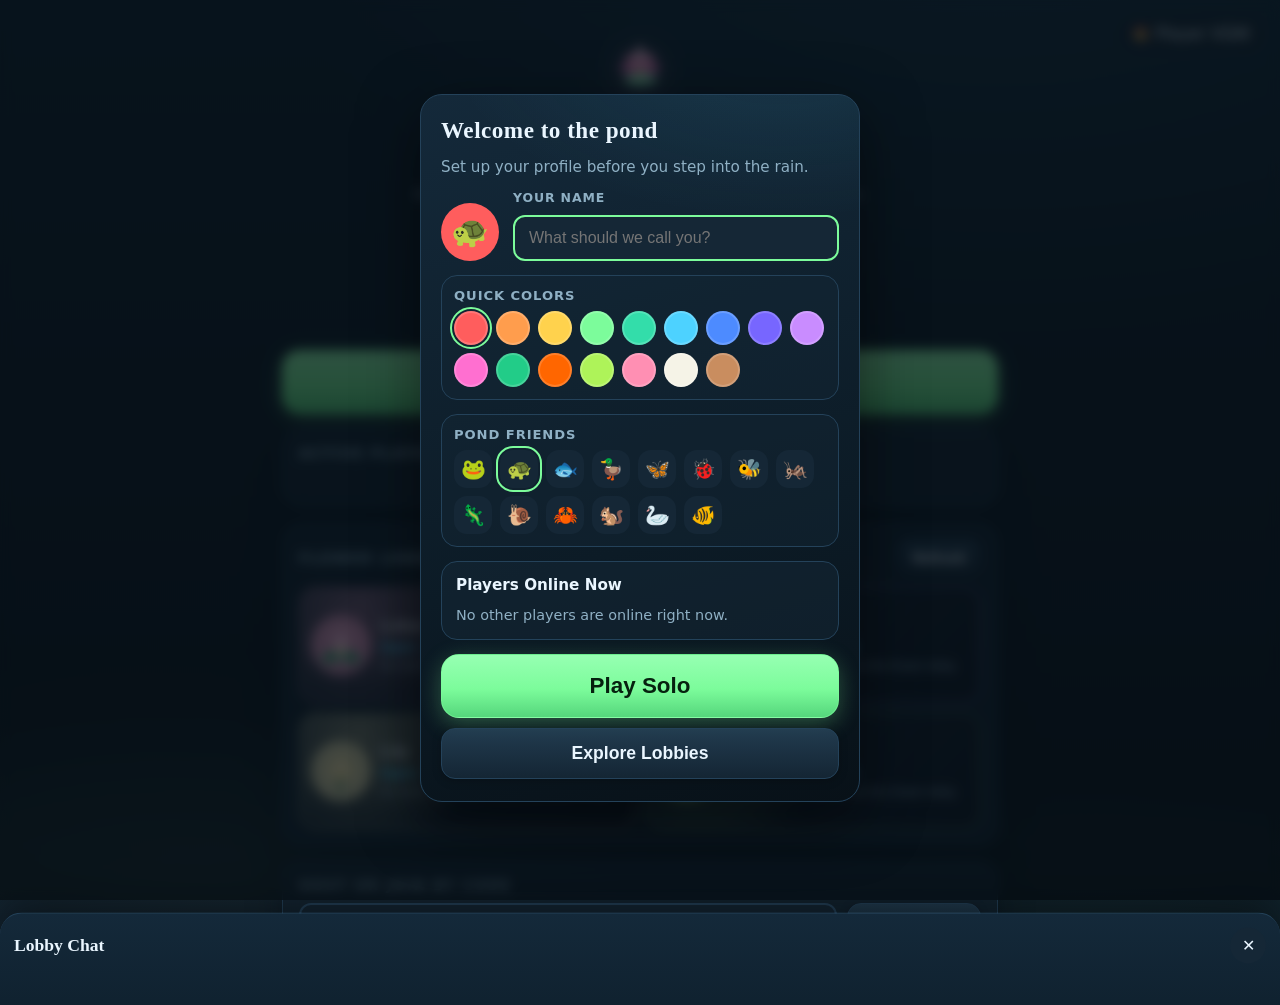
==== commit cf55a2a8: "Add game mode toggle and SimpleChess scaffold (Phase 1)" ====
--- a/index.html
+++ b/index.html
@@ -24,8 +24,12 @@
         <path d="M121 379c43-44 90-64 141-59 51-5 98 15 141 59-43 31-92 47-147 47s-104-16-135-47Z" fill="#8ce8bc"/>
         <circle cx="256" cy="323" r="28" fill="#ffe5a8"/>
       </svg>
-      <h1 class="title">Simple<span>Rain</span></h1>
-      <p class="tagline">Rain on the water. A tile, a blossom, a quiet afternoon.</p>
+      <h1 class="title" id="home-title">Simple<span>Rain</span></h1>
+      <p class="tagline" id="home-tagline">Rain on the water. A tile, a blossom, a quiet afternoon.</p>
+      <div id="mode-toggle" class="mode-toggle" role="group" aria-label="Game mode">
+        <button class="mode-toggle-btn" data-mode="flower" type="button" aria-pressed="true"><span class="mode-toggle-emoji" aria-hidden="true">🌸</span>Flower</button>
+        <button class="mode-toggle-btn" data-mode="chess" type="button" aria-pressed="false"><span class="mode-toggle-emoji" aria-hidden="true">♞</span>Chess</button>
+      </div>
       <p id="connection-status" class="status">Choose how to play.</p>
       <div id="home-lobby-controls" class="home-lobby-controls">
         <button id="btn-continue-game" class="btn btn-big hidden" type="button">Continue</button>
@@ -198,8 +202,9 @@
   </div>
 
   <script src="https://unpkg.com/peerjs@1.5.4/dist/peerjs.min.js"></script>
-  <script src="js/peer-net.js?v=1.4.0"></script>
-  <script src="js/games/simple-rain.js?v=1.4.0"></script>
-  <script src="js/app.js?v=1.4.0"></script>
+  <script src="js/peer-net.js?v=1.5.0"></script>
+  <script src="js/games/simple-rain.js?v=1.5.0"></script>
+  <script src="js/games/simple-chess.js?v=1.5.0"></script>
+  <script src="js/app.js?v=1.5.0"></script>
 </body>
 </html>
--- a/css/style.css
+++ b/css/style.css
@@ -153,6 +153,48 @@
   margin: 0 0 12px;
   font-style: italic;
   letter-spacing: 0.02em;
+}
+
+.mode-toggle {
+  display: inline-flex;
+  gap: 4px;
+  padding: 4px;
+  margin: 0 auto 6px;
+  border: 1px solid var(--edge);
+  border-radius: 16px;
+  background: var(--panel-glass);
+  backdrop-filter: blur(10px);
+}
+
+.mode-toggle-btn {
+  display: inline-flex;
+  align-items: center;
+  gap: 8px;
+  padding: 10px 22px;
+  border: 1px solid transparent;
+  border-radius: 12px;
+  background: transparent;
+  color: var(--muted);
+  font-size: 1.02rem;
+  font-weight: 800;
+  cursor: pointer;
+  transition: background 0.16s ease, color 0.16s ease, border-color 0.16s ease, transform 0.12s ease;
+}
+.mode-toggle-btn:active { transform: scale(0.96); }
+.mode-toggle-btn:focus-visible { outline: 2px solid var(--accent2); outline-offset: 2px; }
+.mode-toggle-btn.active {
+  background: linear-gradient(180deg, rgba(38, 66, 88, 0.95), rgba(21, 39, 54, 0.98));
+  border-color: rgba(124, 252, 155, 0.45);
+  color: var(--text);
+  box-shadow: 0 4px 14px rgba(77, 210, 255, 0.16);
+}
+.mode-toggle-emoji { font-size: 1.15rem; line-height: 1; }
+
+.chess-glyph {
+  font-size: 2.1rem;
+  line-height: 1;
+  color: #10202b;
+  text-shadow: 0 2px 6px rgba(0, 0, 0, 0.25);
 }
 
 
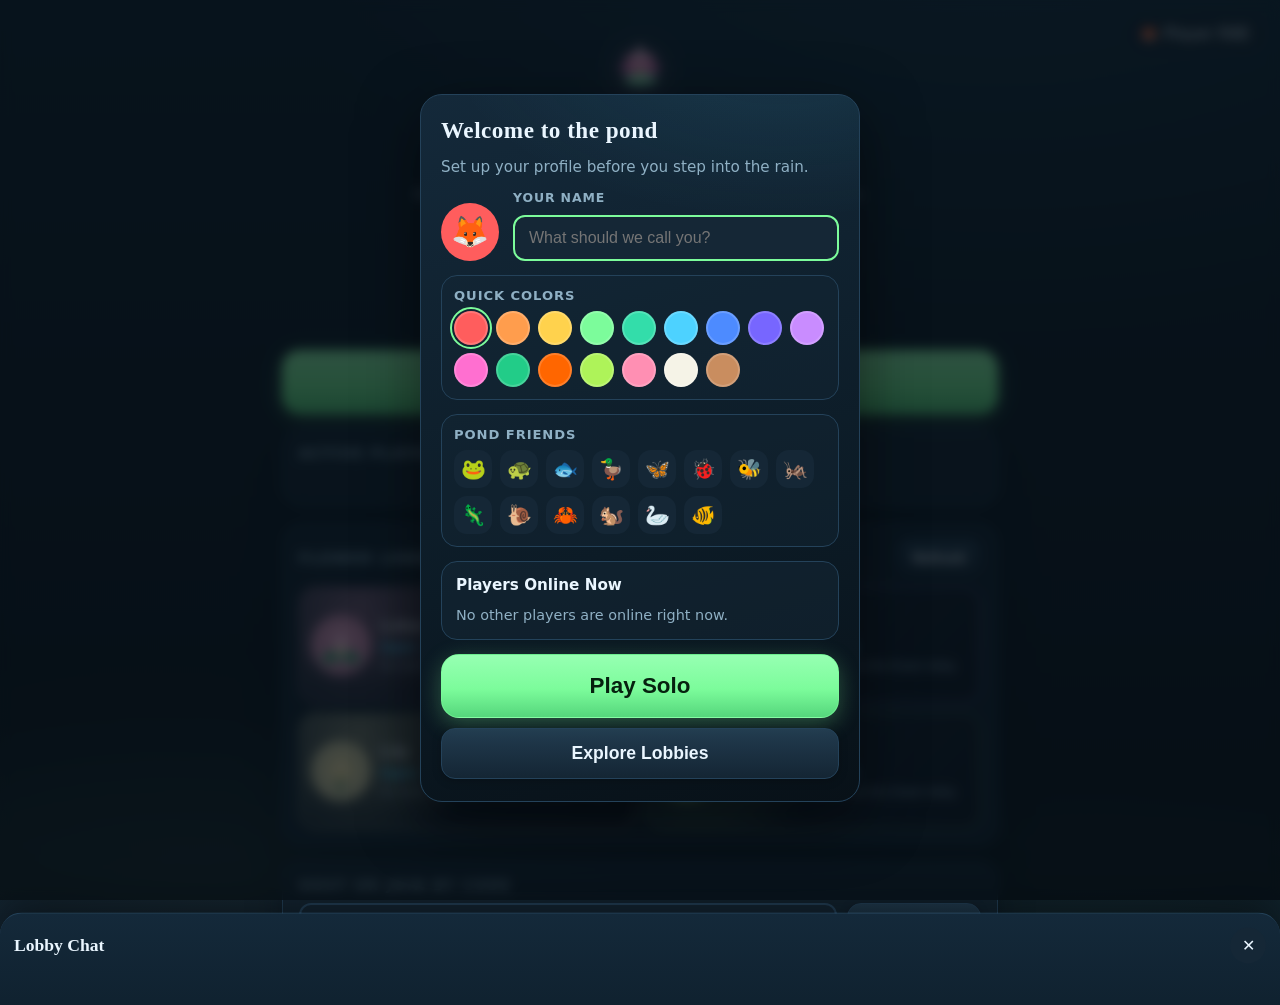
==== commit f894f6cf: "Add pond-styled chess board with pan/zoom/rotate camera (Phase 2)" ====
--- a/index.html
+++ b/index.html
@@ -202,9 +202,9 @@
   </div>
 
   <script src="https://unpkg.com/peerjs@1.5.4/dist/peerjs.min.js"></script>
-  <script src="js/peer-net.js?v=1.5.0"></script>
-  <script src="js/games/simple-rain.js?v=1.5.0"></script>
-  <script src="js/games/simple-chess.js?v=1.5.0"></script>
-  <script src="js/app.js?v=1.5.0"></script>
+  <script src="js/peer-net.js?v=1.5.1"></script>
+  <script src="js/games/simple-rain.js?v=1.5.1"></script>
+  <script src="js/games/simple-chess.js?v=1.5.1"></script>
+  <script src="js/app.js?v=1.5.1"></script>
 </body>
 </html>
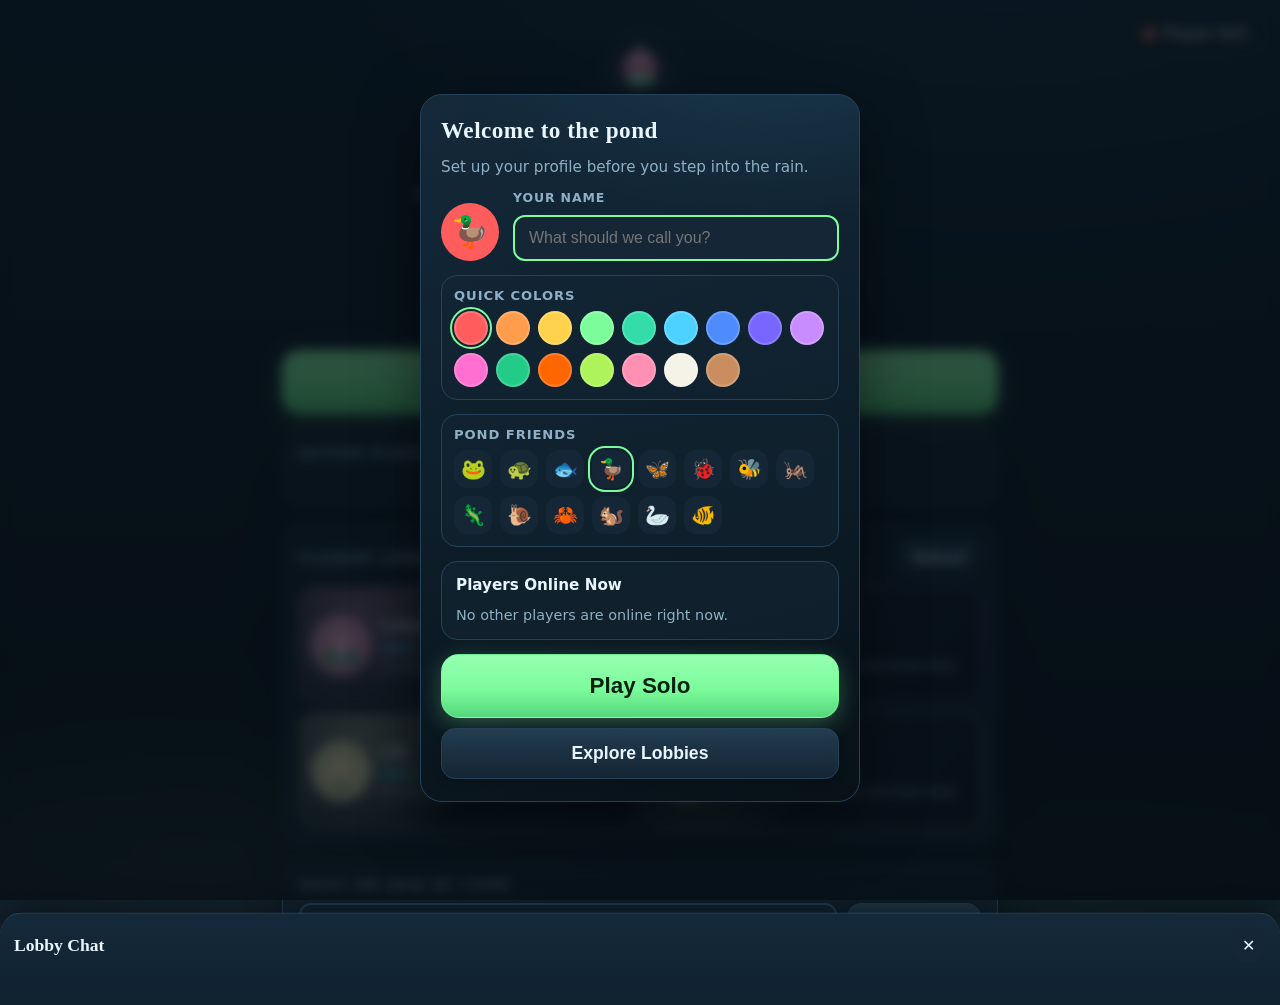
==== commit d3a30775: "Add detailed piece sprites with snappy drag interaction (Phase 3)" ====
--- a/index.html
+++ b/index.html
@@ -202,9 +202,9 @@
   </div>
 
   <script src="https://unpkg.com/peerjs@1.5.4/dist/peerjs.min.js"></script>
-  <script src="js/peer-net.js?v=1.5.1"></script>
-  <script src="js/games/simple-rain.js?v=1.5.1"></script>
-  <script src="js/games/simple-chess.js?v=1.5.1"></script>
-  <script src="js/app.js?v=1.5.1"></script>
+  <script src="js/peer-net.js?v=1.5.2"></script>
+  <script src="js/games/simple-rain.js?v=1.5.2"></script>
+  <script src="js/games/simple-chess.js?v=1.5.2"></script>
+  <script src="js/app.js?v=1.5.2"></script>
 </body>
 </html>
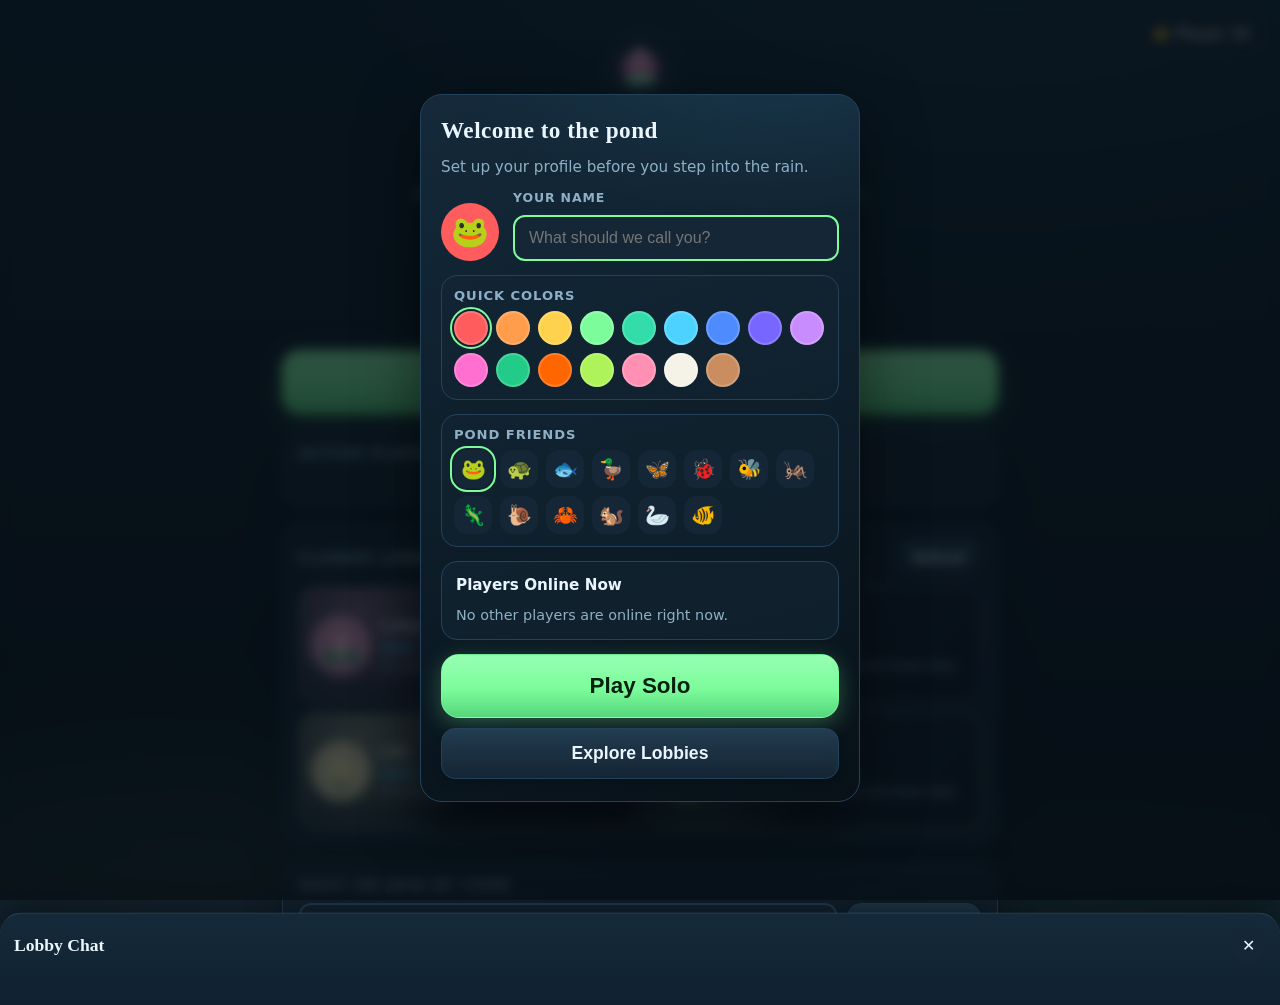
==== commit c5eaecc7: "Add seat claims and live drag broadcast (Phase 4)" ====
--- a/index.html
+++ b/index.html
@@ -202,9 +202,9 @@
   </div>
 
   <script src="https://unpkg.com/peerjs@1.5.4/dist/peerjs.min.js"></script>
-  <script src="js/peer-net.js?v=1.5.2"></script>
-  <script src="js/games/simple-rain.js?v=1.5.2"></script>
-  <script src="js/games/simple-chess.js?v=1.5.2"></script>
-  <script src="js/app.js?v=1.5.2"></script>
+  <script src="js/peer-net.js?v=1.5.3"></script>
+  <script src="js/games/simple-rain.js?v=1.5.3"></script>
+  <script src="js/games/simple-chess.js?v=1.5.3"></script>
+  <script src="js/app.js?v=1.5.3"></script>
 </body>
 </html>
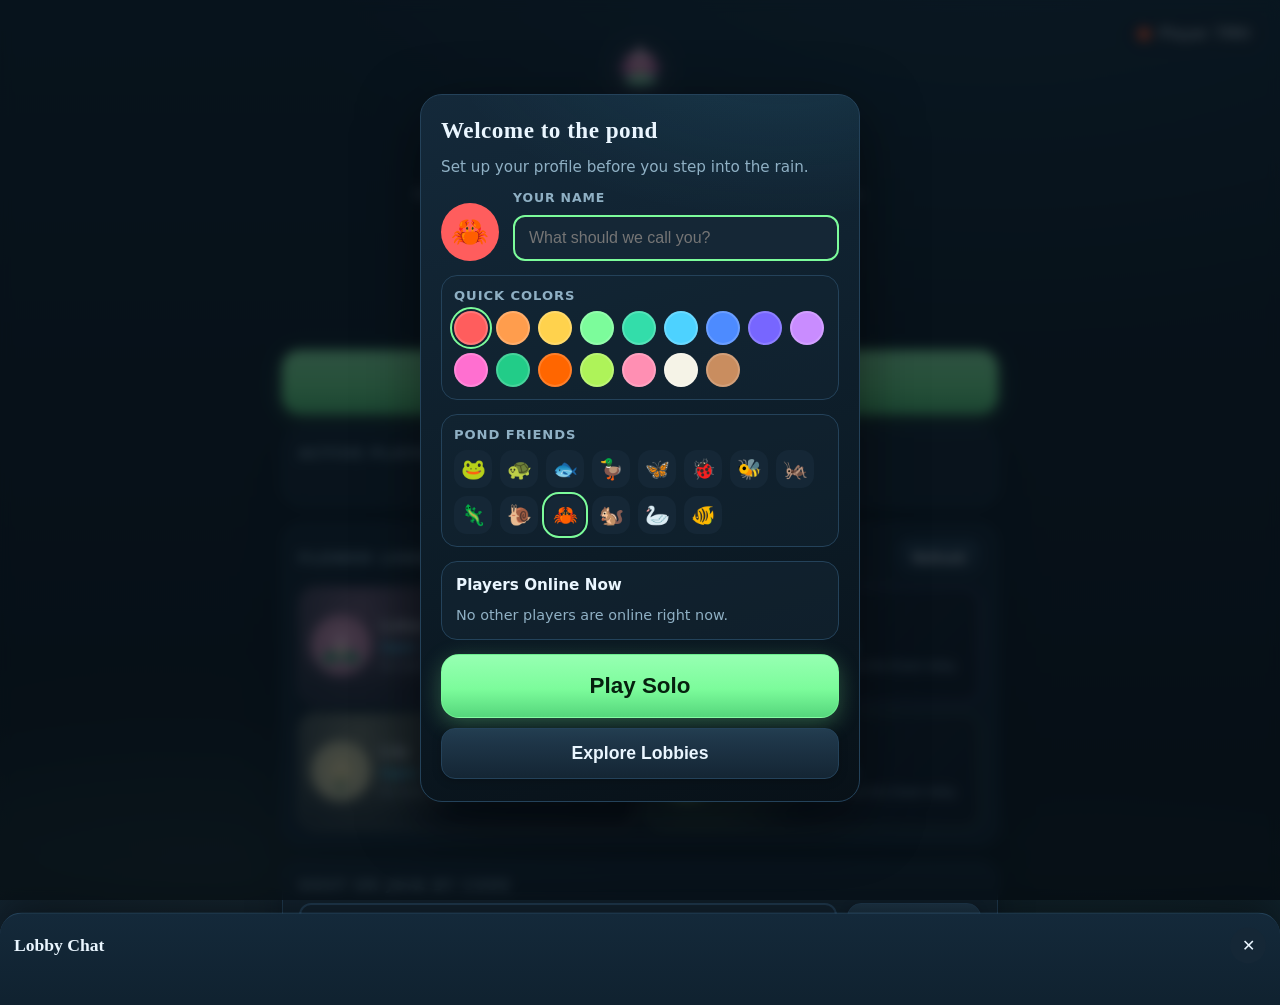
==== commit 9ac9ee00: "Add chess rules engine with turn enforcement (Phase 5)" ====
--- a/index.html
+++ b/index.html
@@ -202,9 +202,9 @@
   </div>
 
   <script src="https://unpkg.com/peerjs@1.5.4/dist/peerjs.min.js"></script>
-  <script src="js/peer-net.js?v=1.5.3"></script>
-  <script src="js/games/simple-rain.js?v=1.5.3"></script>
-  <script src="js/games/simple-chess.js?v=1.5.3"></script>
-  <script src="js/app.js?v=1.5.3"></script>
+  <script src="js/peer-net.js?v=1.5.4"></script>
+  <script src="js/games/simple-rain.js?v=1.5.4"></script>
+  <script src="js/games/simple-chess.js?v=1.5.4"></script>
+  <script src="js/app.js?v=1.5.4"></script>
 </body>
 </html>
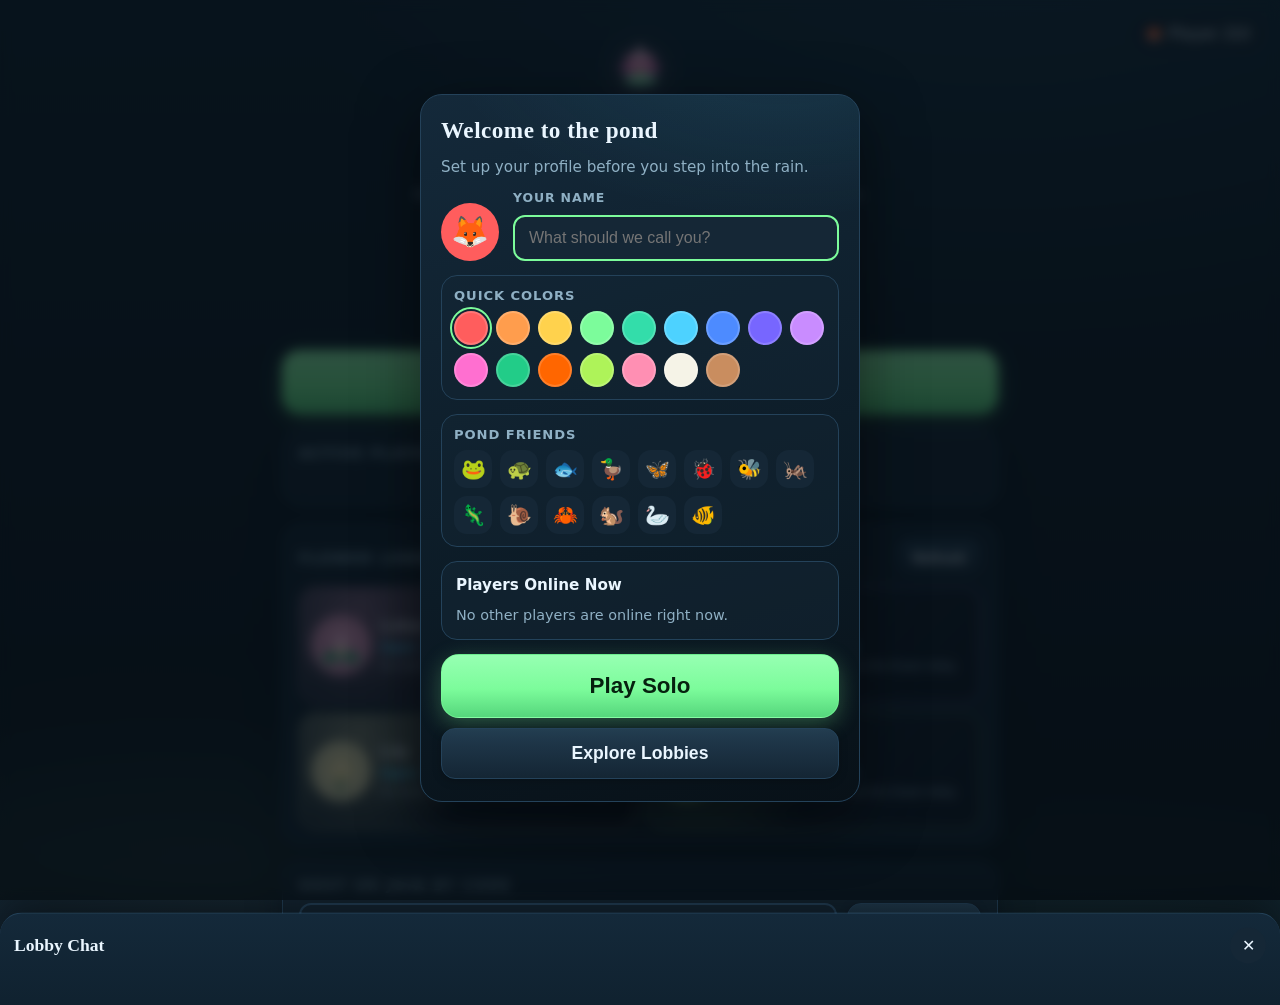
==== commit d39cd259: "Add chess notation, take-back requests, clocks, and fit/flip controls (Phase 6)" ====
--- a/index.html
+++ b/index.html
@@ -27,7 +27,7 @@
       <h1 class="title" id="home-title">Simple<span>Rain</span></h1>
       <p class="tagline" id="home-tagline">Rain on the water. A tile, a blossom, a quiet afternoon.</p>
       <div id="mode-toggle" class="mode-toggle" role="group" aria-label="Game mode">
-        <button class="mode-toggle-btn" data-mode="flower" type="button" aria-pressed="true"><span class="mode-toggle-emoji" aria-hidden="true">🌸</span>Flower</button>
+        <button class="mode-toggle-btn" data-mode="flower" type="button" aria-pressed="true"><span class="mode-toggle-emoji" aria-hidden="true">🌸</span>Puzzle</button>
         <button class="mode-toggle-btn" data-mode="chess" type="button" aria-pressed="false"><span class="mode-toggle-emoji" aria-hidden="true">♞</span>Chess</button>
       </div>
       <p id="connection-status" class="status">Choose how to play.</p>
@@ -202,9 +202,9 @@
   </div>
 
   <script src="https://unpkg.com/peerjs@1.5.4/dist/peerjs.min.js"></script>
-  <script src="js/peer-net.js?v=1.5.4"></script>
-  <script src="js/games/simple-rain.js?v=1.5.4"></script>
-  <script src="js/games/simple-chess.js?v=1.5.4"></script>
-  <script src="js/app.js?v=1.5.4"></script>
+  <script src="js/peer-net.js?v=1.5.5"></script>
+  <script src="js/games/simple-rain.js?v=1.5.5"></script>
+  <script src="js/games/simple-chess.js?v=1.5.5"></script>
+  <script src="js/app.js?v=1.5.5"></script>
 </body>
 </html>
